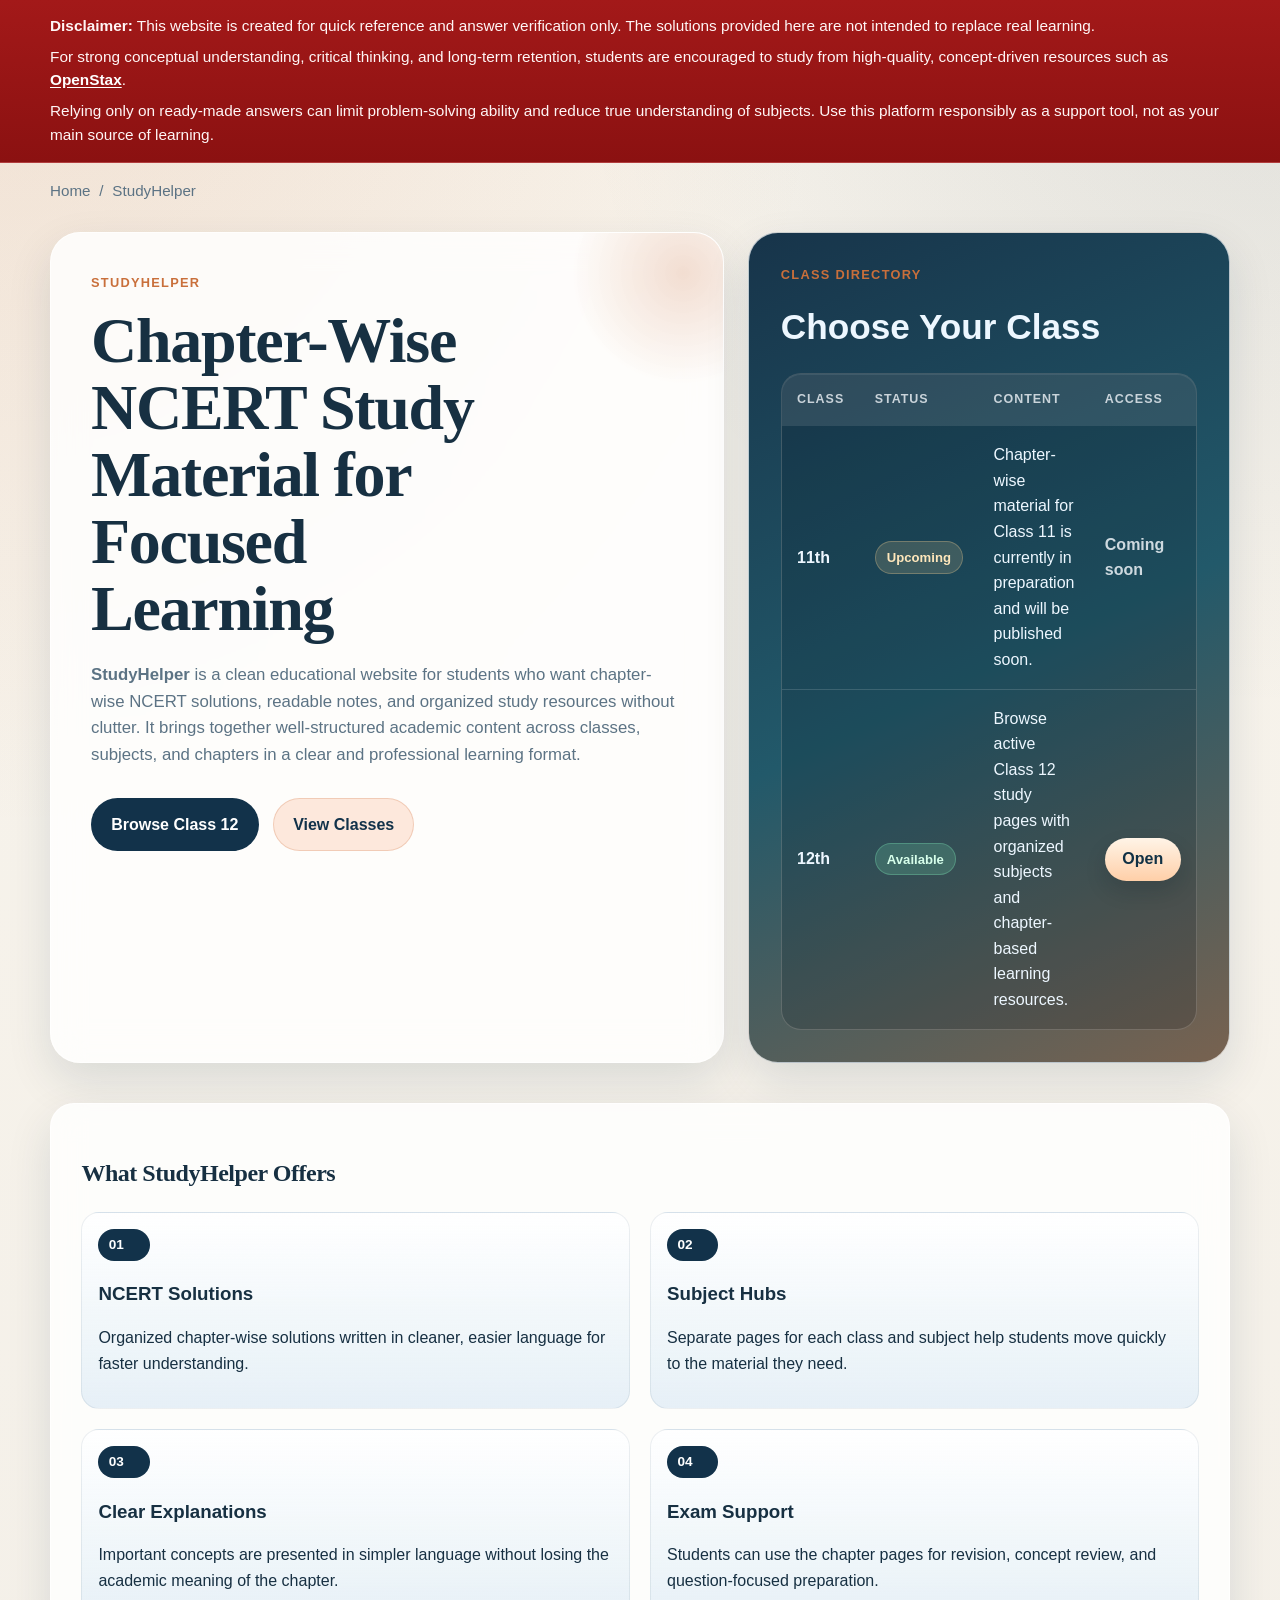
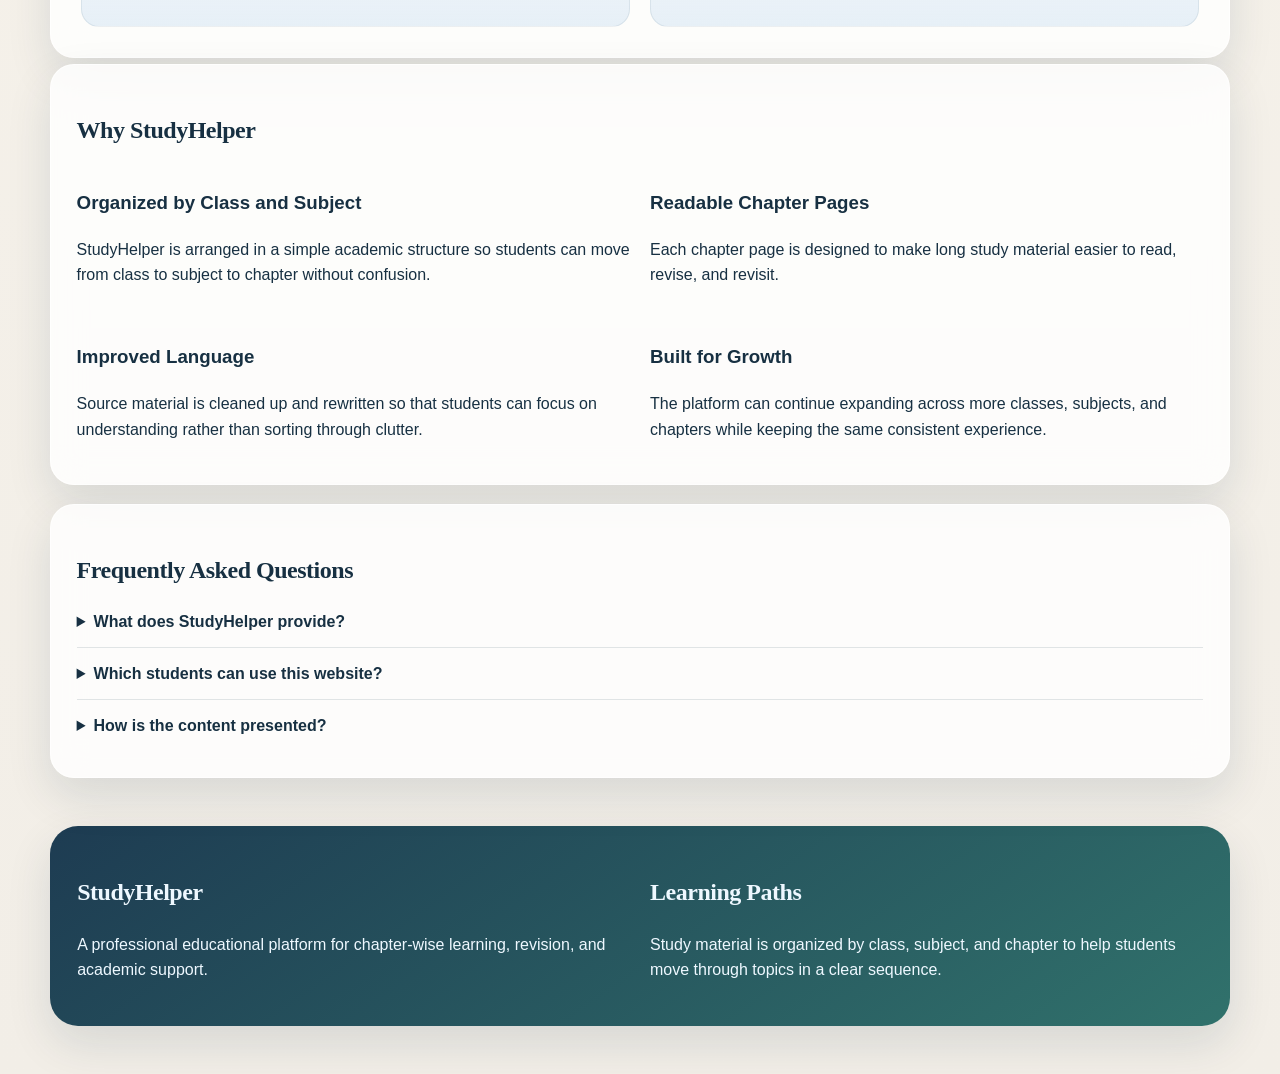
==== index.html @ 3276efd7 "first commit" ====
<!DOCTYPE html>
<html lang="en">
<head>
  <meta charset="UTF-8">
  <meta name="viewport" content="width=device-width, initial-scale=1.0">
  <title>StudyHelper - NCERT Solutions, Notes, and Chapter-Wise Study Material</title>
  <meta name="description" content="StudyHelper provides NCERT solutions, revision notes, chapter-wise study material, and exam preparation resources for Class 11 and Class 12 students.">
  <meta name="keywords" content="StudyHelper, NCERT solutions, Class 11 notes, Class 12 notes, chapter-wise solutions, chemistry solutions, CBSE study material, exam preparation">
  <meta name="robots" content="index, follow">
  <meta name="theme-color" content="#12324a">
  <meta property="og:type" content="website">
  <meta property="og:title" content="StudyHelper - NCERT Solutions, Notes, and Chapter-Wise Study Material">
  <meta property="og:description" content="Explore student-friendly NCERT solutions, organized chapter pages, revision help, and exam-focused learning resources for senior classes.">
  <meta property="og:locale" content="en_IN">
  <meta name="twitter:card" content="summary_large_image">
  <meta name="twitter:title" content="StudyHelper - NCERT Solutions, Notes, and Chapter-Wise Study Material">
  <meta name="twitter:description" content="Find chapter-wise study material, clear solutions, and exam revision content for Class 11 and Class 12.">
  <link rel="stylesheet" href="css/class-12/chemistry/chapter-2-solutions.css">
  <script type="application/ld+json">
    {
      "@context": "https://schema.org",
      "@graph": [
        {
          "@type": "WebSite",
          "name": "StudyHelper",
          "url": "/",
          "description": "StudyHelper is a student-focused educational website for NCERT solutions, chapter-wise notes, and exam preparation content.",
          "potentialAction": {
            "@type": "SearchAction",
            "target": "/?q={search_term_string}",
            "query-input": "required name=search_term_string"
          }
        },
        {
          "@type": "Organization",
          "name": "StudyHelper",
          "url": "/",
          "sameAs": []
        },
        {
          "@type": "FAQPage",
          "mainEntity": [
            {
              "@type": "Question",
              "name": "What is StudyHelper?",
              "acceptedAnswer": {
                "@type": "Answer",
                "text": "StudyHelper is an educational website that organizes NCERT solutions, notes, and chapter-wise study material in a clean and student-friendly format."
              }
            },
            {
              "@type": "Question",
              "name": "Which classes can be added to StudyHelper?",
              "acceptedAnswer": {
                "@type": "Answer",
                "text": "The site structure supports multiple classes such as Class 11 and Class 12, along with subject pages and individual chapter pages."
              }
            },
            {
              "@type": "Question",
              "name": "Is StudyHelper suitable for SEO and static hosting?",
              "acceptedAnswer": {
                "@type": "Answer",
                "text": "Yes. The website uses semantic HTML, clean URLs, and structured metadata to present educational content clearly across classes, subjects, and chapters."
              }
            }
          ]
        }
      ]
    }
  </script>
</head>
<body>
  <a class="skip-link" href="#main-content">Skip to content</a>

  <section class="top-disclaimer" aria-label="Disclaimer">
    <div class="shell top-disclaimer-inner">
      <p><strong>Disclaimer:</strong> This website is created for quick reference and answer verification only. The solutions provided here are not intended to replace real learning.</p>
      <p>For strong conceptual understanding, critical thinking, and long-term retention, students are encouraged to study from high-quality, concept-driven resources such as <a href="https://openstax.org" target="_blank" rel="noopener noreferrer">OpenStax</a>.</p>
      <p>Relying only on ready-made answers can limit problem-solving ability and reduce true understanding of subjects. Use this platform responsibly as a support tool, not as your main source of learning.</p>
    </div>
  </section>

  <header class="site-header">
    <div class="shell">
      <nav class="breadcrumb" aria-label="Breadcrumb">
        <a href="/">Home</a>
        <span>/</span>
        <span aria-current="page">StudyHelper</span>
      </nav>

      <div class="hero">
        <div class="hero-copy">
          <p class="eyebrow">StudyHelper</p>
          <h1>Chapter-Wise NCERT Study Material for Focused Learning</h1>
          <p class="hero-text">
            <strong>StudyHelper</strong> is a clean educational website for students who want
            chapter-wise NCERT solutions, readable notes, and organized study resources without clutter.
            It brings together well-structured academic content across classes, subjects, and chapters in a
            clear and professional learning format.
          </p>
          <div class="hero-actions">
            <a class="button button-primary" href="class-12/">Browse Class 12</a>
            <a class="button button-secondary" href="#class-directory">View Classes</a>
          </div>
        </div>

        <aside class="hero-card class-overview" id="class-directory" aria-label="Class directory">
          <div class="class-overview-head">
            <p class="eyebrow">Class Directory</p>
            <h2>Choose Your Class</h2>
          </div>

          <div class="class-table-wrap">
            <table class="class-table">
              <thead>
                <tr>
                  <th scope="col">Class</th>
                  <th scope="col">Status</th>
                  <th scope="col">Content</th>
                  <th scope="col">Access</th>
                </tr>
              </thead>
              <tbody>
                <tr>
                  <td>
                    <strong>11th</strong>
                  </td>
                  <td><span class="status-chip status-upcoming">Upcoming</span></td>
                  <td>Chapter-wise material for Class 11 is currently in preparation and will be published soon.</td>
                  <td><span class="table-note">Coming soon</span></td>
                </tr>
                <tr>
                  <td>
                    <strong>12th</strong>
                  </td>
                  <td><span class="status-chip status-live">Available</span></td>
                  <td>Browse active Class 12 study pages with organized subjects and chapter-based learning resources.</td>
                  <td><a class="table-link" href="class-12/">Open</a></td>
                </tr>
              </tbody>
            </table>
          </div>
        </aside>
      </div>
    </div>
  </header>

  <main id="main-content">
    <section class="overview shell">
      <article class="panel panel-large">
        <h2>What StudyHelper Offers</h2>
        <div class="topic-grid">
          <div class="topic-card">
            <span class="topic-number">01</span>
            <h3>NCERT Solutions</h3>
            <p>Organized chapter-wise solutions written in cleaner, easier language for faster understanding.</p>
          </div>
          <div class="topic-card">
            <span class="topic-number">02</span>
            <h3>Subject Hubs</h3>
            <p>Separate pages for each class and subject help students move quickly to the material they need.</p>
          </div>
          <div class="topic-card">
            <span class="topic-number">03</span>
            <h3>Clear Explanations</h3>
            <p>Important concepts are presented in simpler language without losing the academic meaning of the chapter.</p>
          </div>
          <div class="topic-card">
            <span class="topic-number">04</span>
            <h3>Exam Support</h3>
            <p>Students can use the chapter pages for revision, concept review, and question-focused preparation.</p>
          </div>
        </div>
      </article>
    </section>

    <section id="why-studyhelper" class="shell notes-wrap">
      <article class="panel">
        <h2>Why StudyHelper</h2>
        <div class="notes-grid">
          <div>
            <h3>Organized by Class and Subject</h3>
            <p>StudyHelper is arranged in a simple academic structure so students can move from class to subject to chapter without confusion.</p>
          </div>
          <div>
            <h3>Readable Chapter Pages</h3>
            <p>Each chapter page is designed to make long study material easier to read, revise, and revisit.</p>
          </div>
          <div>
            <h3>Improved Language</h3>
            <p>Source material is cleaned up and rewritten so that students can focus on understanding rather than sorting through clutter.</p>
          </div>
          <div>
            <h3>Built for Growth</h3>
            <p>The platform can continue expanding across more classes, subjects, and chapters while keeping the same consistent experience.</p>
          </div>
        </div>
      </article>
    </section>

    <section class="shell faq-section">
      <article class="panel">
        <h2>Frequently Asked Questions</h2>
        <details class="faq-item">
          <summary>What does StudyHelper provide?</summary>
          <p>StudyHelper provides chapter-wise NCERT solutions, revision notes, and subject-based learning resources for school students.</p>
        </details>
        <details class="faq-item">
          <summary>Which students can use this website?</summary>
          <p>The platform is suitable for students looking for class-wise and subject-wise academic content, especially for senior secondary studies.</p>
        </details>
        <details class="faq-item">
          <summary>How is the content presented?</summary>
          <p>The content is organized in a clean chapter-based format so students can revise important topics and questions more effectively.</p>
        </details>
      </article>
    </section>

  </main>

  <footer class="site-footer">
    <div class="shell footer-grid">
      <div>
        <h2>StudyHelper</h2>
        <p>A professional educational platform for chapter-wise learning, revision, and academic support.</p>
      </div>
      <div>
        <h2>Learning Paths</h2>
        <p>Study material is organized by class, subject, and chapter to help students move through topics in a clear sequence.</p>
      </div>
    </div>
  </footer>
</body>
</html>
---- css/class-12/chemistry/chapter-2-solutions.css ----
:root {
  --bg: #f4efe6;
  --surface: rgba(255, 255, 255, 0.82);
  --surface-strong: #ffffff;
  --ink: #173042;
  --muted: #5c7384;
  --line: rgba(23, 48, 66, 0.12);
  --brand: #12324a;
  --brand-soft: #d6e7f3;
  --accent: #c96f3b;
  --accent-soft: #fde8dc;
  --success: #23795d;
  --shadow: 0 18px 45px rgba(18, 50, 74, 0.12);
  --radius: 24px;
  --radius-sm: 16px;
  --shell: 1180px;
  --font-heading: Georgia, "Times New Roman", serif;
  --font-body: "Segoe UI", Tahoma, Geneva, Verdana, sans-serif;
}

*,
*::before,
*::after {
  box-sizing: border-box;
}

html {
  scroll-behavior: smooth;
}

body {
  margin: 0;
  font-family: var(--font-body);
  color: var(--ink);
  background:
    radial-gradient(circle at top left, rgba(201, 111, 59, 0.14), transparent 28%),
    radial-gradient(circle at top right, rgba(18, 50, 74, 0.1), transparent 24%),
    linear-gradient(180deg, #f8f4ec 0%, #f2eee7 100%);
  line-height: 1.6;
}

img {
  max-width: 100%;
  display: block;
}

a {
  color: inherit;
}

.shell {
  width: min(calc(100% - 2rem), var(--shell));
  margin: 0 auto;
}

.skip-link {
  position: absolute;
  left: -9999px;
  top: auto;
}

.skip-link:focus {
  left: 1rem;
  top: 1rem;
  z-index: 10;
  background: var(--brand);
  color: #fff;
  padding: 0.75rem 1rem;
  border-radius: 999px;
}

.site-header {
  padding: 1rem 0 2.5rem;
}

.top-disclaimer {
  background: linear-gradient(180deg, #a31919 0%, #8b1111 100%);
  color: #fff6f6;
  border-bottom: 1px solid rgba(255, 255, 255, 0.16);
}

.top-disclaimer-inner {
  padding: 0.85rem 0 0.95rem;
}

.top-disclaimer p {
  margin: 0 0 0.45rem;
  font-size: 0.96rem;
  line-height: 1.55;
}

.top-disclaimer p:last-child {
  margin-bottom: 0;
}

.top-disclaimer a {
  color: #fff;
  font-weight: 700;
  text-decoration: underline;
  text-underline-offset: 0.16em;
}

.breadcrumb {
  display: flex;
  flex-wrap: wrap;
  gap: 0.55rem;
  align-items: center;
  font-size: 0.95rem;
  color: var(--muted);
  margin-bottom: 1.8rem;
}

.breadcrumb a {
  text-decoration: none;
}

.hero {
  display: grid;
  grid-template-columns: 1.65fr 0.85fr;
  gap: 1.5rem;
  align-items: stretch;
}

.hero-copy,
.hero-card,
.panel,
.exercise-card,
.toolbar {
  backdrop-filter: blur(16px);
}

.hero-copy,
.hero-card {
  background: var(--surface);
  border: 1px solid rgba(255, 255, 255, 0.7);
  box-shadow: var(--shadow);
  border-radius: calc(var(--radius) + 6px);
}

.hero-copy {
  padding: 2.5rem;
  position: relative;
  overflow: hidden;
}

.hero-copy::after {
  content: "";
  position: absolute;
  width: 220px;
  height: 220px;
  right: -70px;
  top: -70px;
  border-radius: 50%;
  background: radial-gradient(circle, rgba(201, 111, 59, 0.22), transparent 72%);
}

.hero-card {
  padding: 2rem;
  background:
    linear-gradient(155deg, #17344a 0%, #22596a 52%, #c06a3a 140%);
    color: #edf7ff;
}

.class-overview {
  display: flex;
  flex-direction: column;
  justify-content: center;
}

.class-overview-head h2 {
  margin: 0;
  font-size: clamp(1.6rem, 3vw, 2.2rem);
}

.class-table-wrap {
  margin-top: 1.15rem;
  border-radius: 20px;
  overflow: hidden;
  border: 1px solid rgba(255, 245, 234, 0.18);
  background: rgba(8, 20, 30, 0.18);
  box-shadow: inset 0 1px 0 rgba(255, 255, 255, 0.08);
}

.class-table {
  width: 100%;
  border-collapse: collapse;
  color: #edf7ff;
}

.class-table th,
.class-table td {
  padding: 1rem 0.95rem;
  text-align: left;
  vertical-align: middle;
}

.class-table thead th {
  font-size: 0.78rem;
  letter-spacing: 0.08em;
  text-transform: uppercase;
  color: rgba(245, 249, 252, 0.78);
  background: rgba(255, 255, 255, 0.1);
}

.class-table tbody tr + tr td {
  border-top: 1px solid rgba(255, 255, 255, 0.14);
}

.class-table tbody tr:hover td {
  background: rgba(255, 255, 255, 0.06);
}

.status-chip {
  display: inline-flex;
  align-items: center;
  padding: 0.3rem 0.7rem;
  border-radius: 999px;
  font-size: 0.82rem;
  font-weight: 700;
  white-space: nowrap;
}

.status-live {
  background: rgba(128, 241, 188, 0.18);
  color: #d7ffeb;
  border: 1px solid rgba(128, 241, 188, 0.28);
}

.status-upcoming {
  background: rgba(255, 216, 151, 0.16);
  color: #ffe7bb;
  border: 1px solid rgba(255, 216, 151, 0.28);
}

.table-note {
  color: rgba(245, 249, 252, 0.82);
  font-weight: 600;
}

.table-link {
  display: inline-flex;
  align-items: center;
  justify-content: center;
  min-width: 76px;
  padding: 0.55rem 0.9rem;
  border-radius: 999px;
  text-decoration: none;
  font-weight: 700;
  color: #113145;
  background: linear-gradient(180deg, #fff4e7, #ffcfa8);
  box-shadow: 0 10px 20px rgba(15, 27, 38, 0.18);
}

.eyebrow {
  margin: 0 0 0.8rem;
  letter-spacing: 0.1em;
  text-transform: uppercase;
  font-size: 0.8rem;
  color: var(--accent);
  font-weight: 700;
}

.hero h1,
.section-head h2,
.panel h2,
.site-footer h2 {
  font-family: var(--font-heading);
  letter-spacing: -0.02em;
}

.hero h1 {
  margin: 0;
  font-size: clamp(2.3rem, 5vw, 4.4rem);
  line-height: 1.05;
  max-width: 12ch;
}

.hero-text {
  max-width: 64ch;
  font-size: 1.05rem;
  color: var(--muted);
  margin: 1.2rem 0 0;
}

.hero-actions {
  display: flex;
  flex-wrap: wrap;
  gap: 0.9rem;
  margin-top: 1.8rem;
}

.button {
  display: inline-flex;
  align-items: center;
  justify-content: center;
  min-height: 46px;
  padding: 0.8rem 1.2rem;
  border-radius: 999px;
  border: 1px solid transparent;
  text-decoration: none;
  font-weight: 700;
  cursor: pointer;
  transition: transform 160ms ease, background-color 160ms ease, border-color 160ms ease;
}

.button:hover {
  transform: translateY(-1px);
}

.button-primary {
  background: var(--brand);
  color: #fff;
}

.button-secondary {
  background: var(--accent-soft);
  color: var(--brand);
  border-color: rgba(201, 111, 59, 0.24);
}

.button-plain {
  background: var(--surface-strong);
  color: var(--brand);
  border-color: var(--line);
}

.stats-list {
  list-style: none;
  padding: 0;
  margin: 1rem 0 0;
  display: grid;
  gap: 0.9rem;
}

.toolbar {
  position: sticky;
  top: 0.5rem;
  z-index: 5;
  display: flex;
  gap: 1rem;
  align-items: end;
  justify-content: space-between;
  padding: 1rem;
  margin-bottom: 1.5rem;
  background: rgba(255, 255, 255, 0.7);
  border: 1px solid rgba(255, 255, 255, 0.85);
  border-radius: 18px;
  box-shadow: 0 8px 30px rgba(18, 50, 74, 0.08);
}

.search-field {
  display: grid;
  gap: 0.45rem;
  flex: 1;
  font-weight: 600;
}

.search-field span {
  font-size: 0.95rem;
}

.search-field input {
  width: 100%;
  min-height: 48px;
  border-radius: 14px;
  border: 1px solid var(--line);
  padding: 0.85rem 1rem;
  background: rgba(255, 255, 255, 0.9);
  color: var(--ink);
  font: inherit;
}

.section-grid,
.footer-grid,
.notes-grid,
.topic-grid,
.exercise-grid {
  display: grid;
  gap: 1.25rem;
}

.section-grid {
  grid-template-columns: 1.7fr 0.9fr;
  align-items: start;
}

.panel,
.exercise-card {
  background: var(--surface);
  border: 1px solid rgba(255, 255, 255, 0.7);
  border-radius: var(--radius);
  box-shadow: var(--shadow);
}

.panel,
.exercise-card,
.qa-card {
  animation: fadeUp 500ms ease both;
}

.panel {
  padding: 1.6rem;
}

.panel-large {
  padding: 1.9rem;
}

.quick-links nav {
  display: grid;
  gap: 0.85rem;
}

.quick-links a {
  text-decoration: none;
  padding: 0.85rem 1rem;
  border-radius: 14px;
  background: rgba(214, 231, 243, 0.44);
  border: 1px solid rgba(18, 50, 74, 0.08);
}

.topic-grid {
  grid-template-columns: repeat(2, minmax(0, 1fr));
  margin-top: 1rem;
}

.topic-card {
  padding: 1rem;
  border-radius: 18px;
  background: linear-gradient(180deg, rgba(255, 255, 255, 0.9), rgba(214, 231, 243, 0.6));
  border: 1px solid rgba(18, 50, 74, 0.08);
}

.topic-number {
  display: inline-flex;
  min-width: 3.2rem;
  padding: 0.3rem 0.65rem;
  border-radius: 999px;
  background: var(--brand);
  color: #fff;
  font-weight: 700;
  font-size: 0.85rem;
}

.topic-card h3,
.exercise-card h3 {
  margin-bottom: 0.35rem;
}

.chapter-section {
  padding: 1rem 0 0.5rem;
}

.section-head {
  display: flex;
  flex-wrap: wrap;
  justify-content: space-between;
  gap: 1rem;
  align-items: end;
  margin-bottom: 1rem;
}

.section-head h2 {
  margin: 0;
  font-size: clamp(1.8rem, 3vw, 2.7rem);
}

.section-intro {
  max-width: 62ch;
  color: var(--muted);
}

.accordion-list {
  display: grid;
  gap: 0.9rem;
}

.qa-card {
  background: rgba(255, 255, 255, 0.78);
  border: 1px solid rgba(23, 48, 66, 0.1);
  border-radius: 22px;
  box-shadow: 0 10px 28px rgba(18, 50, 74, 0.08);
  overflow: hidden;
}

.qa-card summary {
  list-style: none;
  cursor: pointer;
  padding: 1.2rem 1.4rem;
  font-weight: 700;
  font-size: 1rem;
}

.qa-card summary::-webkit-details-marker {
  display: none;
}

.qa-card[open] summary {
  border-bottom: 1px solid rgba(23, 48, 66, 0.08);
}

.answer {
  padding: 1rem 1.4rem 1.35rem;
}

.answer p {
  margin: 0 0 0.8rem;
}

.notes-wrap,
.faq-section {
  padding: 0.4rem 0 0.8rem;
}

.notes-grid {
  grid-template-columns: repeat(2, minmax(0, 1fr));
}

.exercise-grid {
  grid-template-columns: repeat(2, minmax(0, 1fr));
}

.exercise-card {
  padding: 1.35rem;
}

.exercise-card p {
  margin: 0.55rem 0 0;
}

.faq-item {
  border-top: 1px solid var(--line);
  padding: 0.8rem 0;
}

.faq-item:first-of-type {
  border-top: 0;
  padding-top: 0;
}

.faq-item summary {
  cursor: pointer;
  font-weight: 700;
}

.site-footer {
  padding: 2.2rem 0 3rem;
}

.footer-grid {
  grid-template-columns: repeat(2, minmax(0, 1fr));
  background: linear-gradient(145deg, rgba(18, 50, 74, 0.95), rgba(32, 103, 97, 0.92));
  color: #eef8ff;
  border-radius: 28px;
  padding: 1.7rem;
  box-shadow: var(--shadow);
}

.is-hidden {
  display: none !important;
}

mark {
  background: rgba(201, 111, 59, 0.18);
  color: inherit;
  padding: 0 0.15em;
  border-radius: 0.2em;
}

@keyframes fadeUp {
  from {
    opacity: 0;
    transform: translateY(10px);
  }
  to {
    opacity: 1;
    transform: translateY(0);
  }
}

@media (max-width: 980px) {
  .hero,
  .section-grid,
  .footer-grid,
  .notes-grid,
  .exercise-grid {
    grid-template-columns: 1fr;
  }

  .topic-grid {
    grid-template-columns: 1fr;
  }

  .toolbar {
    position: static;
    align-items: stretch;
    flex-direction: column;
  }
}

@media (max-width: 640px) {
  .hero-copy,
  .hero-card,
  .panel,
  .exercise-card {
    padding: 1.2rem;
  }

  .class-table,
  .class-table thead,
  .class-table tbody,
  .class-table th,
  .class-table td,
  .class-table tr {
    display: block;
  }

  .class-table thead {
    display: none;
  }

  .class-table td {
    padding: 0.55rem 0.9rem;
    border-top: 0;
  }

  .class-table tbody tr {
    padding: 0.45rem 0;
    border-bottom: 1px solid rgba(255, 255, 255, 0.12);
  }

  .class-table tbody tr:last-child {
    border-bottom: 0;
  }

  .hero h1 {
    max-width: none;
  }

  .qa-card summary,
  .answer {
    padding-left: 1rem;
    padding-right: 1rem;
  }

  .shell {
    width: min(calc(100% - 1rem), var(--shell));
  }
}
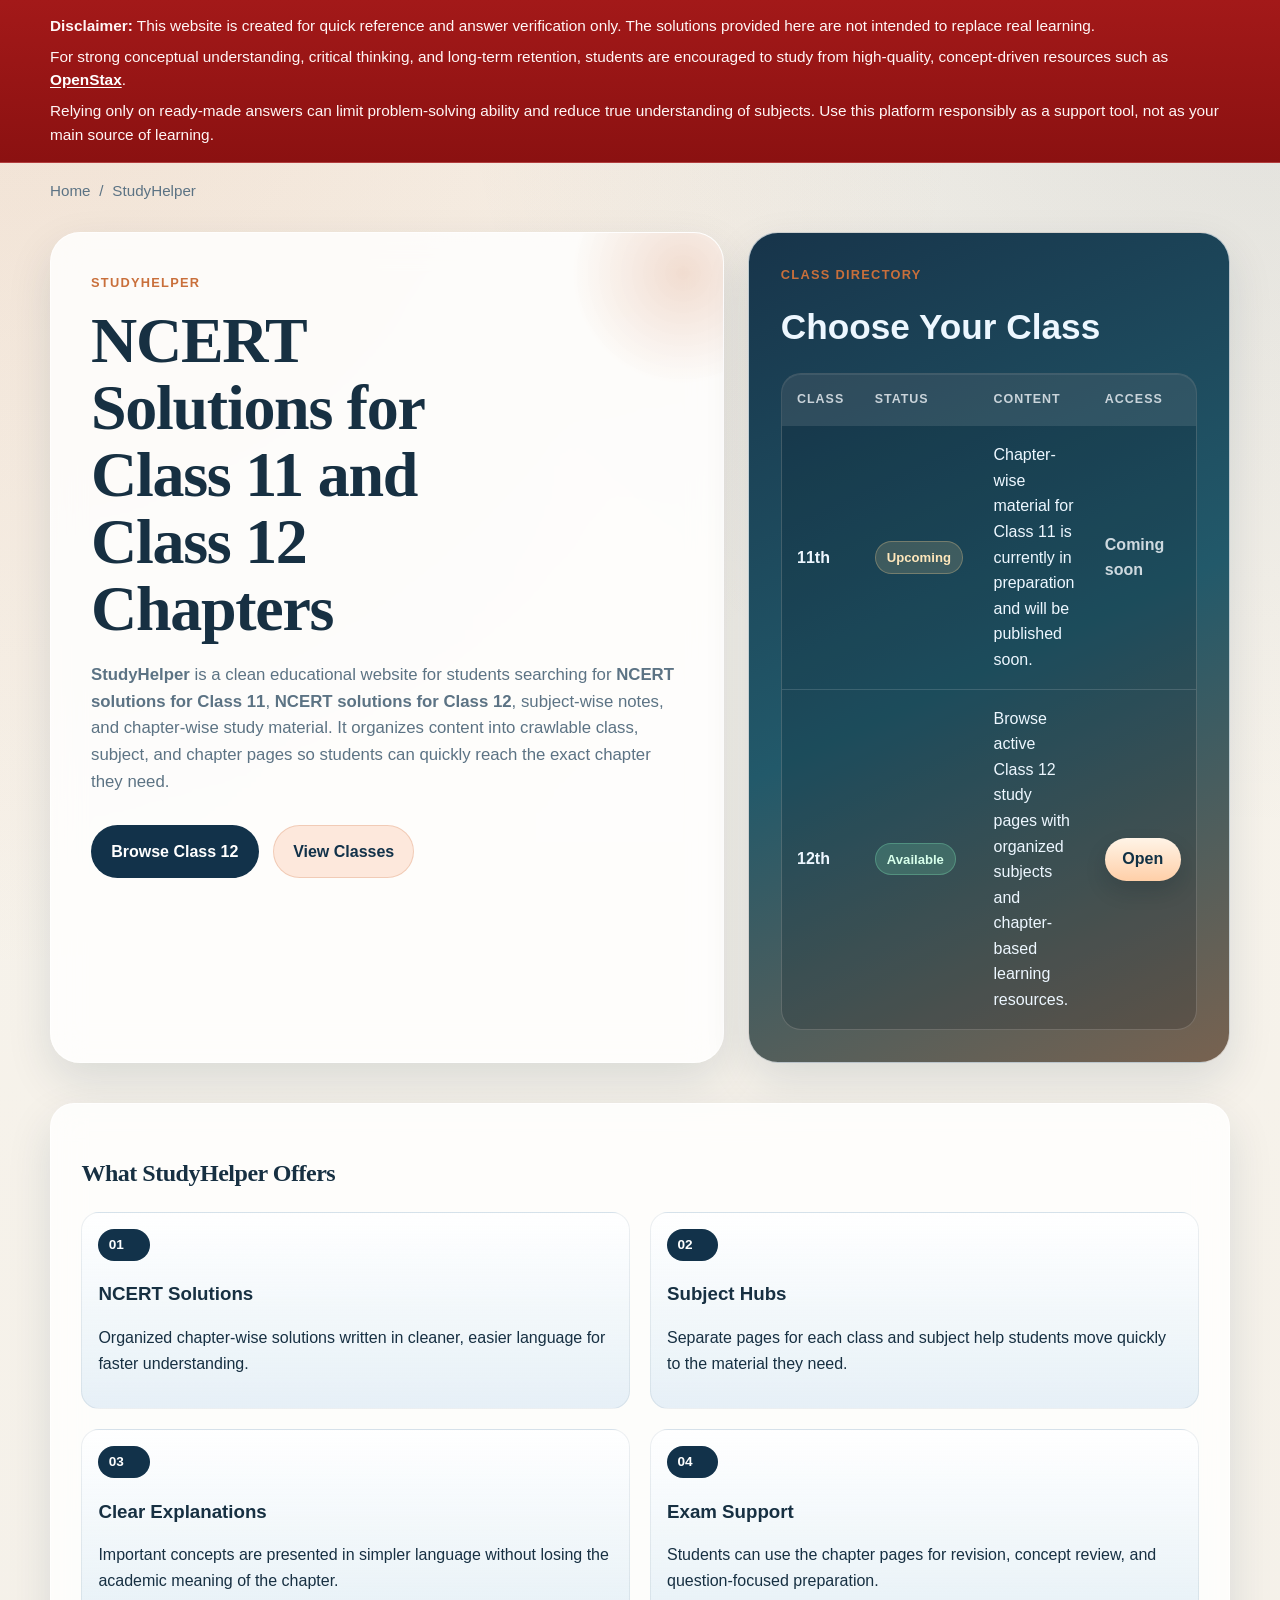
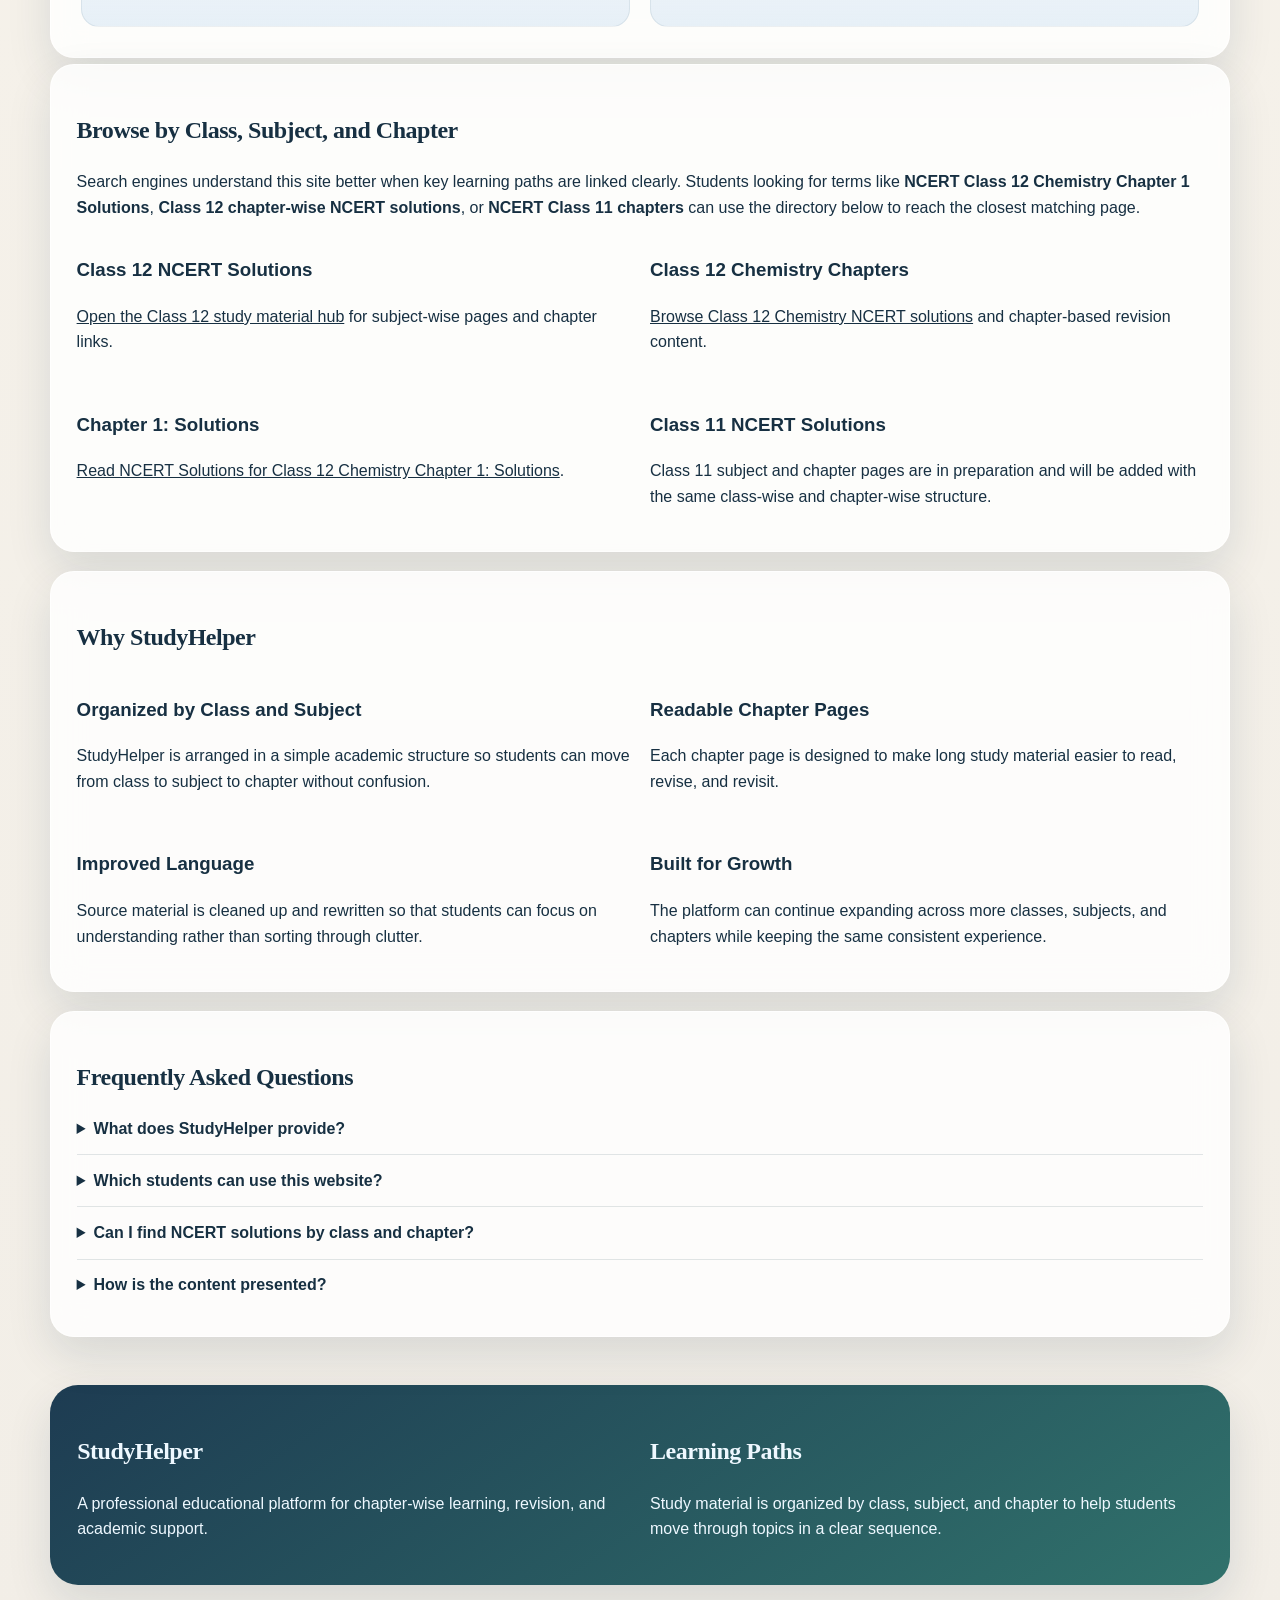
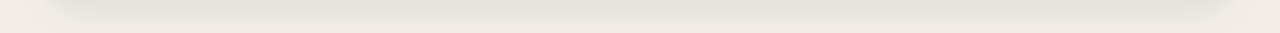
==== commit c286e240: "added robots and sitemap file" ====
--- a/index.html
+++ b/index.html
@@ -3,18 +3,20 @@
 <head>
   <meta charset="UTF-8">
   <meta name="viewport" content="width=device-width, initial-scale=1.0">
-  <title>StudyHelper - NCERT Solutions, Notes, and Chapter-Wise Study Material</title>
-  <meta name="description" content="StudyHelper provides NCERT solutions, revision notes, chapter-wise study material, and exam preparation resources for Class 11 and Class 12 students.">
-  <meta name="keywords" content="StudyHelper, NCERT solutions, Class 11 notes, Class 12 notes, chapter-wise solutions, chemistry solutions, CBSE study material, exam preparation">
+  <title>NCERT Solutions for Class 11 and 12 Chapters - StudyHelper</title>
+  <meta name="description" content="StudyHelper helps students find NCERT solutions for Class 11 and Class 12 chapters, subject-wise notes, and chapter-wise study material with crawlable class, subject, and chapter pages.">
+  <meta name="keywords" content="NCERT solutions, Class 11 NCERT solutions, Class 12 NCERT solutions, chapter-wise NCERT solutions, NCERT chapter solutions, Class 12 Chemistry Chapter 1 Solutions, CBSE study material">
   <meta name="robots" content="index, follow">
   <meta name="theme-color" content="#12324a">
+  <link rel="canonical" href="https://gurupreet6365.github.io/ChapterSolution/">
   <meta property="og:type" content="website">
-  <meta property="og:title" content="StudyHelper - NCERT Solutions, Notes, and Chapter-Wise Study Material">
-  <meta property="og:description" content="Explore student-friendly NCERT solutions, organized chapter pages, revision help, and exam-focused learning resources for senior classes.">
+  <meta property="og:title" content="NCERT Solutions for Class 11 and 12 Chapters - StudyHelper">
+  <meta property="og:description" content="Browse NCERT solutions by class, subject, and chapter. StudyHelper currently features Class 12 chapter pages and is expanding for Class 11 and more chapters.">
+  <meta property="og:url" content="https://gurupreet6365.github.io/ChapterSolution/">
   <meta property="og:locale" content="en_IN">
   <meta name="twitter:card" content="summary_large_image">
-  <meta name="twitter:title" content="StudyHelper - NCERT Solutions, Notes, and Chapter-Wise Study Material">
-  <meta name="twitter:description" content="Find chapter-wise study material, clear solutions, and exam revision content for Class 11 and Class 12.">
+  <meta name="twitter:title" content="NCERT Solutions for Class 11 and 12 Chapters - StudyHelper">
+  <meta name="twitter:description" content="Find chapter-wise NCERT solutions and study material for Class 11 and Class 12 with direct links to subjects and chapters.">
   <link rel="stylesheet" href="css/class-12/chemistry/chapter-2-solutions.css">
   <script type="application/ld+json">
     {
@@ -23,19 +25,63 @@
         {
           "@type": "WebSite",
           "name": "StudyHelper",
-          "url": "/",
-          "description": "StudyHelper is a student-focused educational website for NCERT solutions, chapter-wise notes, and exam preparation content.",
-          "potentialAction": {
-            "@type": "SearchAction",
-            "target": "/?q={search_term_string}",
-            "query-input": "required name=search_term_string"
-          }
+          "url": "https://gurupreet6365.github.io/ChapterSolution/",
+          "description": "StudyHelper is a student-focused educational website for NCERT solutions, chapter-wise notes, and exam preparation content."
         },
         {
           "@type": "Organization",
           "name": "StudyHelper",
-          "url": "/",
+          "url": "https://gurupreet6365.github.io/ChapterSolution/",
           "sameAs": []
+        },
+        {
+          "@type": "CollectionPage",
+          "name": "NCERT Solutions for Class 11 and Class 12",
+          "url": "https://gurupreet6365.github.io/ChapterSolution/",
+          "about": [
+            "NCERT Solutions for Class 11",
+            "NCERT Solutions for Class 12",
+            "Chapter-wise NCERT solutions",
+            "Subject-wise NCERT study material"
+          ],
+          "hasPart": [
+            {
+              "@type": "WebPage",
+              "name": "Class 12 Study Material",
+              "url": "https://gurupreet6365.github.io/ChapterSolution/class-12/"
+            },
+            {
+              "@type": "WebPage",
+              "name": "Class 12 Chemistry NCERT Solutions",
+              "url": "https://gurupreet6365.github.io/ChapterSolution/class-12/chemistry/"
+            },
+            {
+              "@type": "WebPage",
+              "name": "Class 12 Chemistry Chapter 1 Solutions",
+              "url": "https://gurupreet6365.github.io/ChapterSolution/class-12/chemistry/chapter-1-solutions/"
+            }
+          ]
+        },
+        {
+          "@type": "ItemList",
+          "name": "Popular NCERT Pages",
+          "itemListElement": [
+            {
+              "@type": "ListItem",
+              "position": 1,
+              "url": "https://gurupreet6365.github.io/ChapterSolution/class-12/"
+            },
+            {
+              "@type": "ListItem",
+              "position": 2,
+              "url": "https://gurupreet6365.github.io/ChapterSolution/class-12/chemistry/"
+            },
+            {
+              "@type": "ListItem",
+              "position": 3,
+              "url": "https://gurupreet6365.github.io/ChapterSolution/class-12/chemistry/chapter-1-solutions/"
+            }
+          ]
         },
         {
           "@type": "FAQPage",
@@ -92,12 +138,12 @@
       <div class="hero">
         <div class="hero-copy">
           <p class="eyebrow">StudyHelper</p>
-          <h1>Chapter-Wise NCERT Study Material for Focused Learning</h1>
+          <h1>NCERT Solutions for Class 11 and Class 12 Chapters</h1>
           <p class="hero-text">
-            <strong>StudyHelper</strong> is a clean educational website for students who want
-            chapter-wise NCERT solutions, readable notes, and organized study resources without clutter.
-            It brings together well-structured academic content across classes, subjects, and chapters in a
-            clear and professional learning format.
+            <strong>StudyHelper</strong> is a clean educational website for students searching for
+            <strong>NCERT solutions for Class 11</strong>, <strong>NCERT solutions for Class 12</strong>,
+            subject-wise notes, and chapter-wise study material. It organizes content into crawlable
+            class, subject, and chapter pages so students can quickly reach the exact chapter they need.
           </p>
           <div class="hero-actions">
             <a class="button button-primary" href="class-12/">Browse Class 12</a>
@@ -175,6 +221,36 @@
       </article>
     </section>
 
+    <section class="shell notes-wrap" aria-labelledby="searchable-topics-title">
+      <article class="panel">
+        <h2 id="searchable-topics-title">Browse by Class, Subject, and Chapter</h2>
+        <p>
+          Search engines understand this site better when key learning paths are linked clearly.
+          Students looking for terms like <strong>NCERT Class 12 Chemistry Chapter 1 Solutions</strong>,
+          <strong>Class 12 chapter-wise NCERT solutions</strong>, or <strong>NCERT Class 11 chapters</strong>
+          can use the directory below to reach the closest matching page.
+        </p>
+        <div class="notes-grid">
+          <div>
+            <h3>Class 12 NCERT Solutions</h3>
+            <p><a href="class-12/">Open the Class 12 study material hub</a> for subject-wise pages and chapter links.</p>
+          </div>
+          <div>
+            <h3>Class 12 Chemistry Chapters</h3>
+            <p><a href="class-12/chemistry/">Browse Class 12 Chemistry NCERT solutions</a> and chapter-based revision content.</p>
+          </div>
+          <div>
+            <h3>Chapter 1: Solutions</h3>
+            <p><a href="class-12/chemistry/chapter-1-solutions/">Read NCERT Solutions for Class 12 Chemistry Chapter 1: Solutions</a>.</p>
+          </div>
+          <div>
+            <h3>Class 11 NCERT Solutions</h3>
+            <p>Class 11 subject and chapter pages are in preparation and will be added with the same class-wise and chapter-wise structure.</p>
+          </div>
+        </div>
+      </article>
+    </section>
+
     <section id="why-studyhelper" class="shell notes-wrap">
       <article class="panel">
         <h2>Why StudyHelper</h2>
@@ -209,6 +285,10 @@
         <details class="faq-item">
           <summary>Which students can use this website?</summary>
           <p>The platform is suitable for students looking for class-wise and subject-wise academic content, especially for senior secondary studies.</p>
+        </details>
+        <details class="faq-item">
+          <summary>Can I find NCERT solutions by class and chapter?</summary>
+          <p>Yes. StudyHelper is organized so search engines and students can move from the homepage to class pages, then subject pages, and finally chapter pages such as Class 12 Chemistry Chapter 1: Solutions.</p>
         </details>
         <details class="faq-item">
           <summary>How is the content presented?</summary>
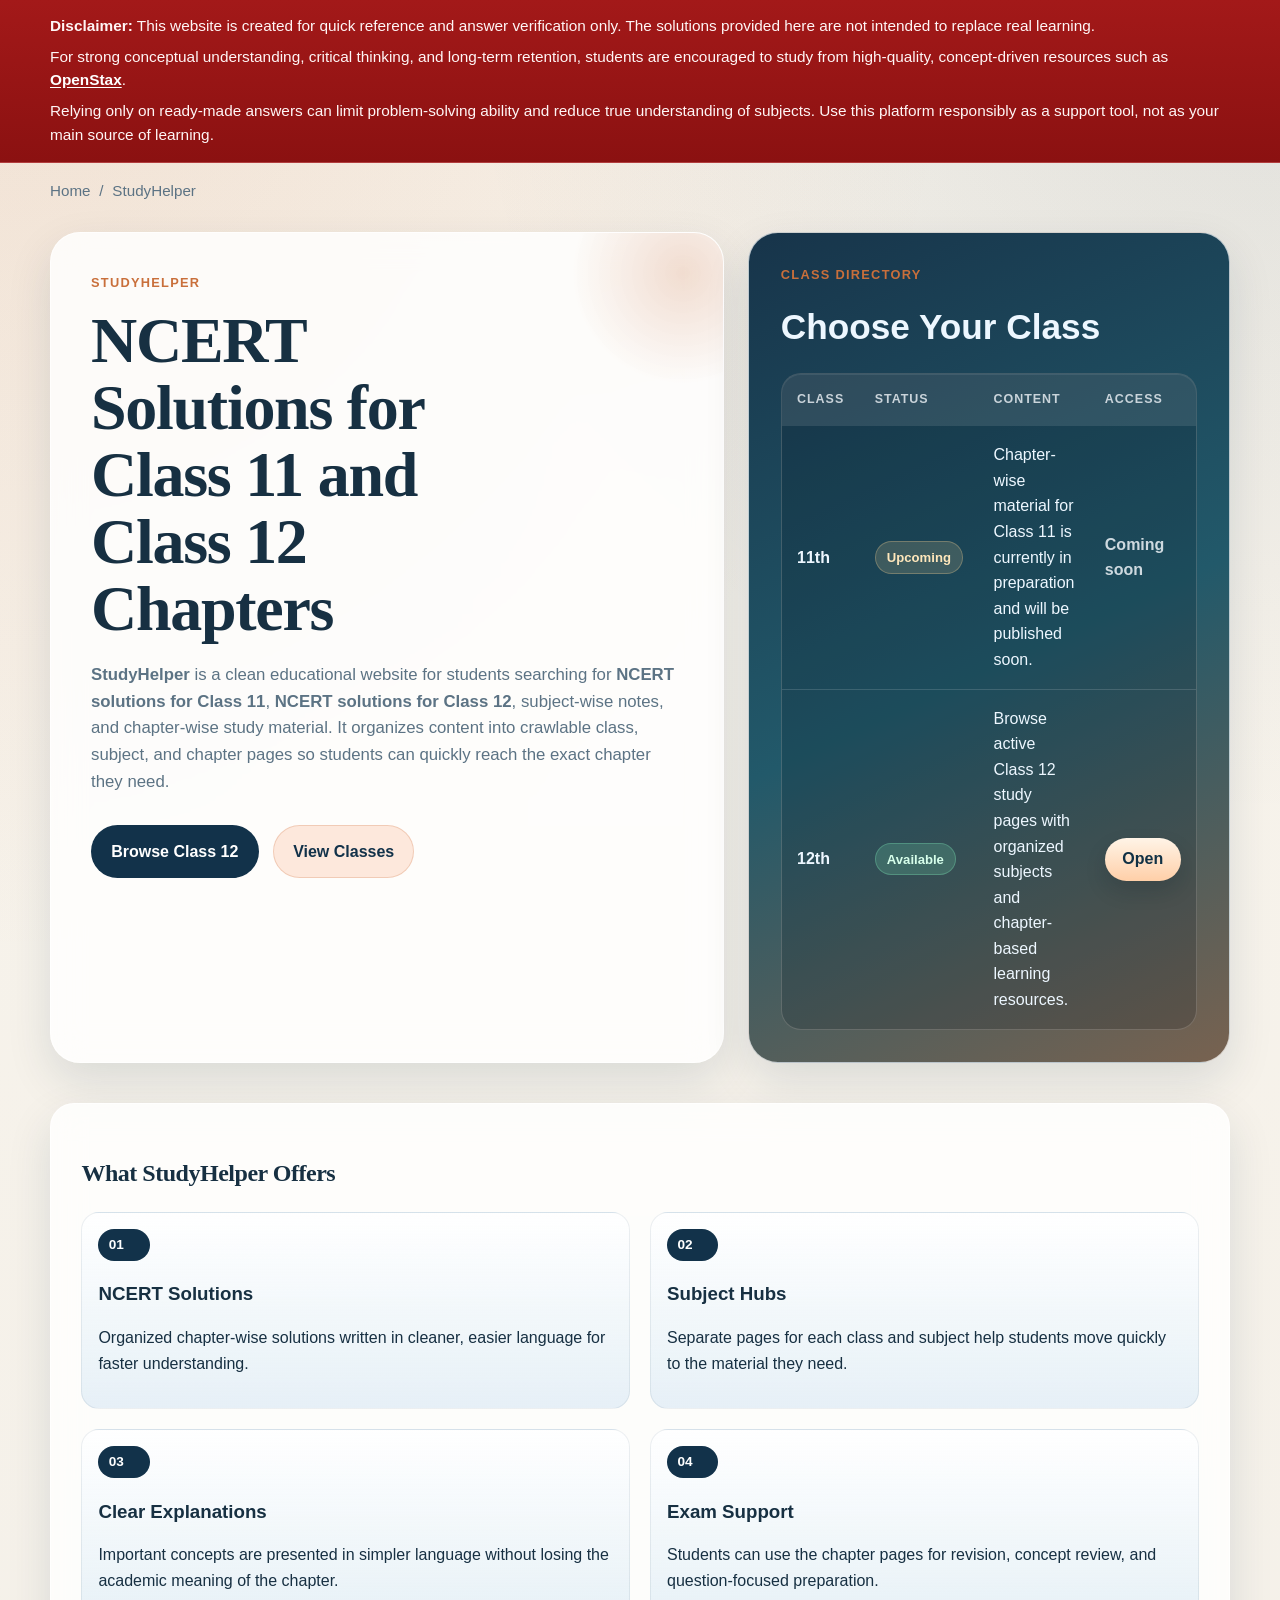
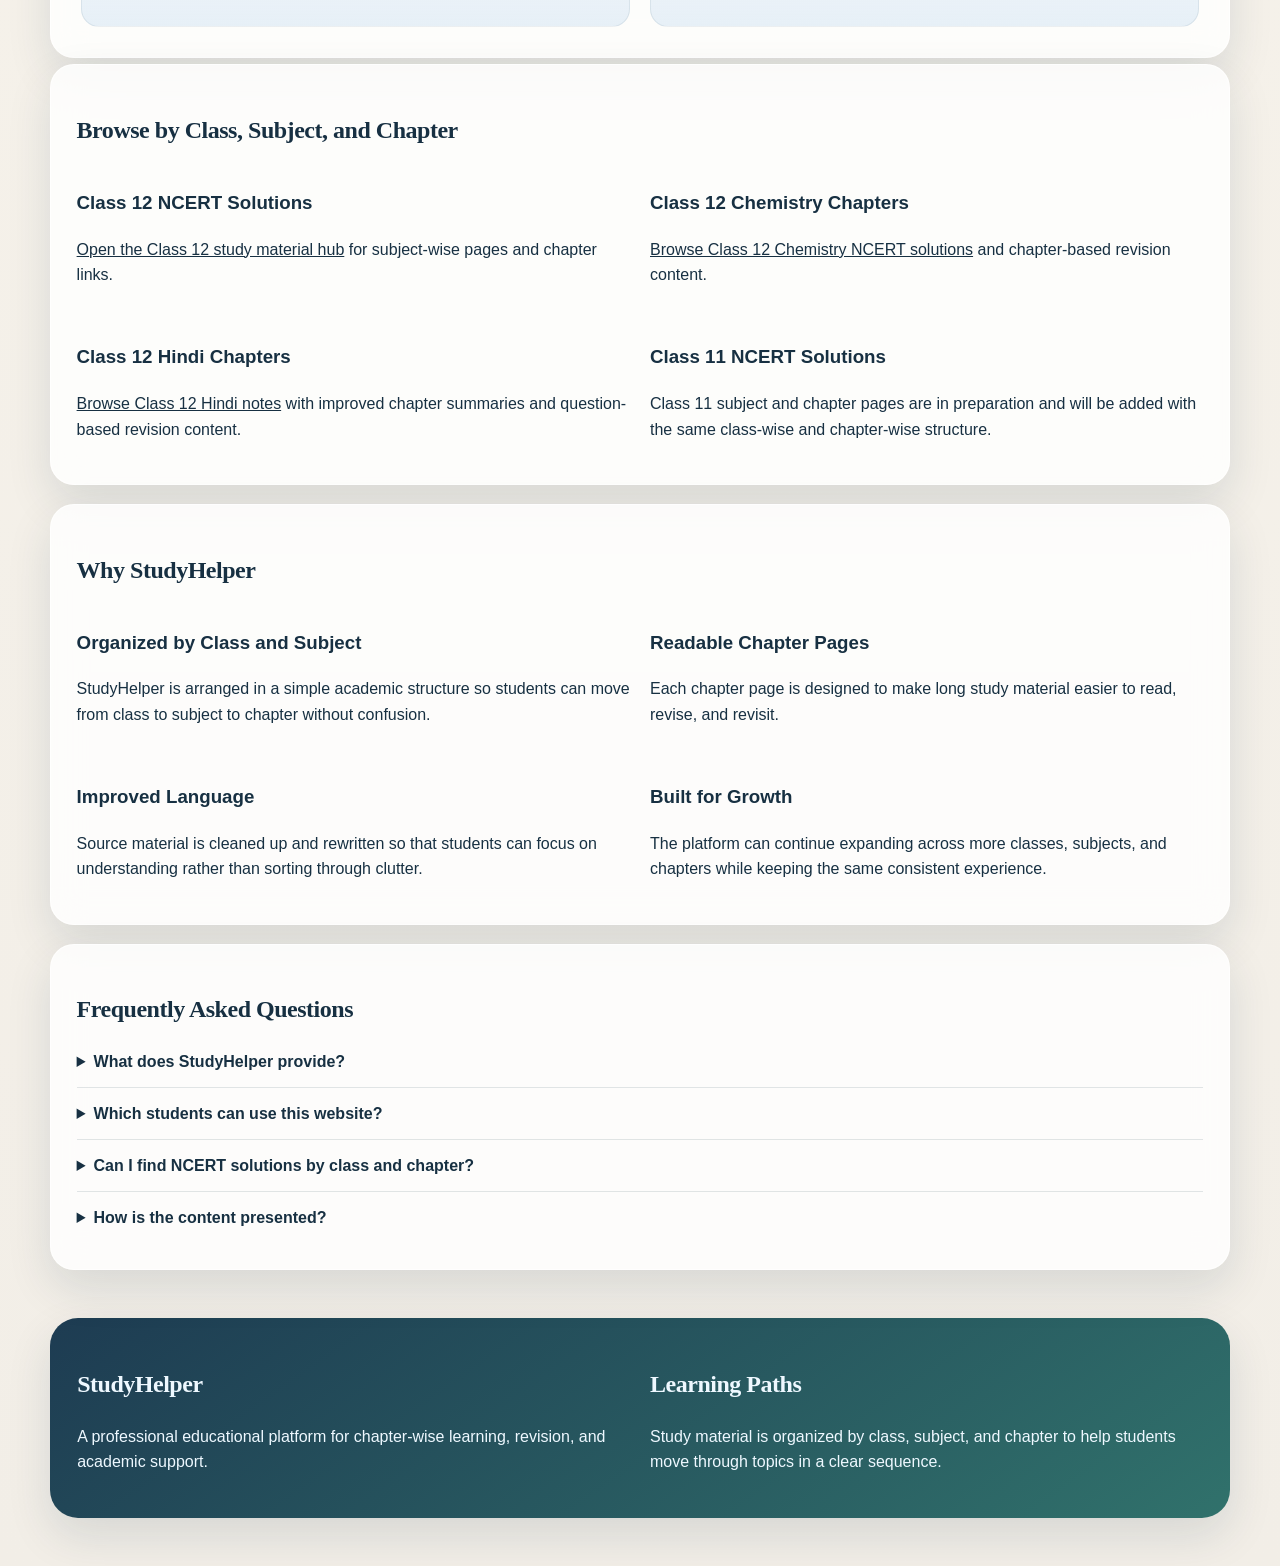
==== commit 876433ae: "added hindi chapter 1" ====
--- a/index.html
+++ b/index.html
@@ -5,7 +5,7 @@
   <meta name="viewport" content="width=device-width, initial-scale=1.0">
   <title>NCERT Solutions for Class 11 and 12 Chapters - StudyHelper</title>
   <meta name="description" content="StudyHelper helps students find NCERT solutions for Class 11 and Class 12 chapters, subject-wise notes, and chapter-wise study material with crawlable class, subject, and chapter pages.">
-  <meta name="keywords" content="NCERT solutions, Class 11 NCERT solutions, Class 12 NCERT solutions, chapter-wise NCERT solutions, NCERT chapter solutions, Class 12 Chemistry Chapter 1 Solutions, CBSE study material">
+  <meta name="keywords" content="NCERT solutions, Class 11 NCERT solutions, Class 12 NCERT solutions, chapter-wise NCERT solutions, NCERT chapter solutions, Class 12 Chemistry Chapter 1 Solutions, Class 12 Hindi Chapter 1 Notes, CBSE study material">
   <meta name="robots" content="index, follow">
   <meta name="theme-color" content="#12324a">
   <link rel="canonical" href="https://gurupreet6365.github.io/ChapterSolution/">
@@ -59,6 +59,16 @@
               "@type": "WebPage",
               "name": "Class 12 Chemistry Chapter 1 Solutions",
               "url": "https://gurupreet6365.github.io/ChapterSolution/class-12/chemistry/chapter-1-solutions/"
+            },
+            {
+              "@type": "WebPage",
+              "name": "Class 12 Hindi Notes",
+              "url": "https://gurupreet6365.github.io/ChapterSolution/class-12/hindi/"
+            },
+            {
+              "@type": "WebPage",
+              "name": "Class 12 Hindi Chapter 1 Devsena Ka Geet",
+              "url": "https://gurupreet6365.github.io/ChapterSolution/class-12/hindi/chapter-1-devsena-ka-geet/"
             }
           ]
         },
@@ -80,6 +90,16 @@
               "@type": "ListItem",
               "position": 3,
               "url": "https://gurupreet6365.github.io/ChapterSolution/class-12/chemistry/chapter-1-solutions/"
+            },
+            {
+              "@type": "ListItem",
+              "position": 4,
+              "url": "https://gurupreet6365.github.io/ChapterSolution/class-12/hindi/"
+            },
+            {
+              "@type": "ListItem",
+              "position": 5,
+              "url": "https://gurupreet6365.github.io/ChapterSolution/class-12/hindi/chapter-1-devsena-ka-geet/"
             }
           ]
         },
@@ -224,12 +244,6 @@
     <section class="shell notes-wrap" aria-labelledby="searchable-topics-title">
       <article class="panel">
         <h2 id="searchable-topics-title">Browse by Class, Subject, and Chapter</h2>
-        <p>
-          Search engines understand this site better when key learning paths are linked clearly.
-          Students looking for terms like <strong>NCERT Class 12 Chemistry Chapter 1 Solutions</strong>,
-          <strong>Class 12 chapter-wise NCERT solutions</strong>, or <strong>NCERT Class 11 chapters</strong>
-          can use the directory below to reach the closest matching page.
-        </p>
         <div class="notes-grid">
           <div>
             <h3>Class 12 NCERT Solutions</h3>
@@ -240,8 +254,8 @@
             <p><a href="class-12/chemistry/">Browse Class 12 Chemistry NCERT solutions</a> and chapter-based revision content.</p>
           </div>
           <div>
-            <h3>Chapter 1: Solutions</h3>
-            <p><a href="class-12/chemistry/chapter-1-solutions/">Read NCERT Solutions for Class 12 Chemistry Chapter 1: Solutions</a>.</p>
+            <h3>Class 12 Hindi Chapters</h3>
+            <p><a href="class-12/hindi/">Browse Class 12 Hindi notes</a> with improved chapter summaries and question-based revision content.</p>
           </div>
           <div>
             <h3>Class 11 NCERT Solutions</h3>
@@ -288,7 +302,7 @@
         </details>
         <details class="faq-item">
           <summary>Can I find NCERT solutions by class and chapter?</summary>
-          <p>Yes. StudyHelper is organized so search engines and students can move from the homepage to class pages, then subject pages, and finally chapter pages such as Class 12 Chemistry Chapter 1: Solutions.</p>
+          <p>Yes. StudyHelper is organized so search engines and students can move from the homepage to class pages, then subject pages, and finally chapter pages such as Class 12 Chemistry Chapter 1 and Class 12 Hindi Chapter 1.</p>
         </details>
         <details class="faq-item">
           <summary>How is the content presented?</summary>
